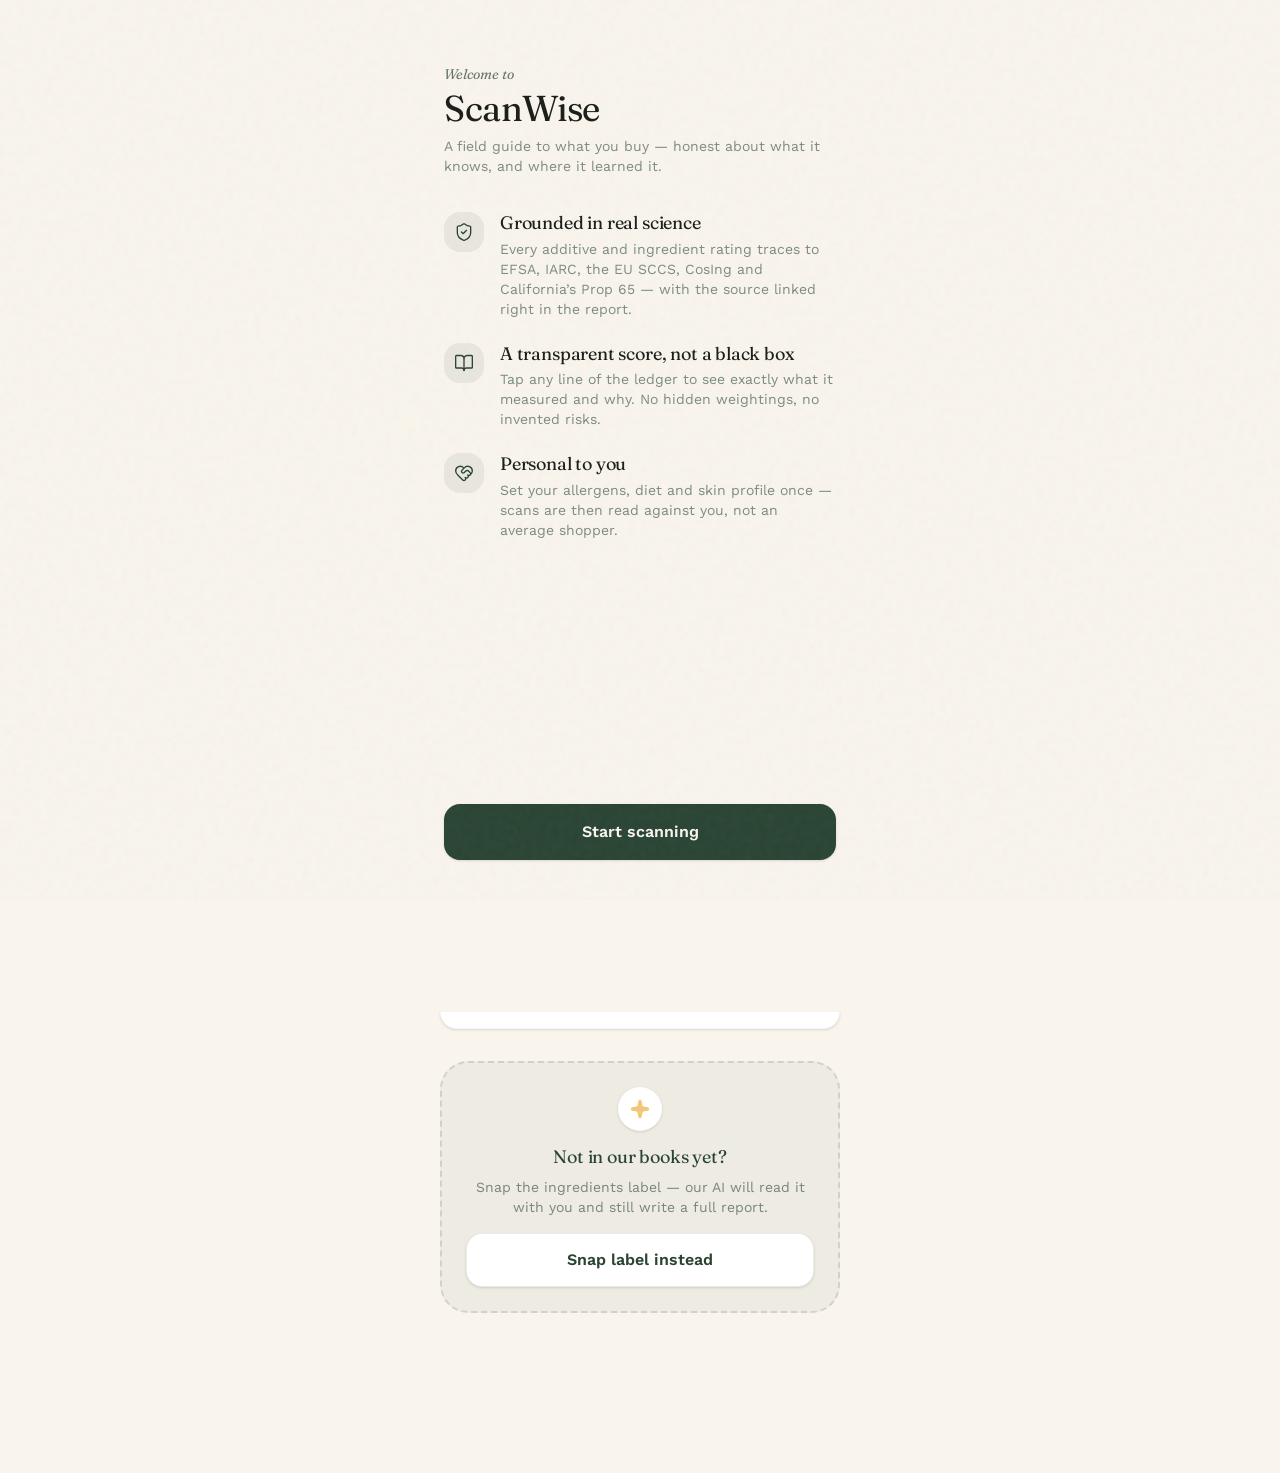
==== index.html @ 46bb06af "deploy 2026-07-23_2149" ====
<!doctype html>
<html lang="en">
  <head>
    <meta charset="UTF-8" />
    <link rel="icon" type="image/png" href="./icon-192.png" />
    <link rel="apple-touch-icon" href="./apple-touch-icon.png" />
    <meta name="viewport" content="width=device-width, initial-scale=1.0, maximum-scale=1.0, user-scalable=no, viewport-fit=cover, interactive-widget=resizes-content" />
    <meta name="description" content="Scan food and cosmetic products to instantly see health ratings, ingredient analysis, and healthier alternatives." />
    <meta name="theme-color" content="#FAF7F2" />
    <meta name="apple-mobile-web-app-capable" content="yes" />
    <meta name="apple-mobile-web-app-status-bar-style" content="default" />
    <link rel="manifest" href="./manifest.json" />
    <link rel="preconnect" href="https://fonts.googleapis.com" />
    <link rel="preconnect" href="https://fonts.gstatic.com" crossorigin />
    <link href="https://fonts.googleapis.com/css2?family=Fraunces:ital,opsz,wght@0,9..144,400..700;1,9..144,400..700&family=Work+Sans:wght@300..700&display=swap" rel="stylesheet" />
    <title>ScanWise — Food & Cosmetics Health Scanner</title>
    <script type="module" crossorigin src="./assets/index-CE-9PFVg.js"></script>
    <link rel="modulepreload" crossorigin href="./assets/definitions-CyQ0bzzp.js">
    <link rel="modulepreload" crossorigin href="./assets/dist-BDdlKBnh.js">
    <link rel="stylesheet" crossorigin href="./assets/index-CNp3nAf3.css">
  </head>
  <body>
    <div id="root"></div>
  </body>
</html>
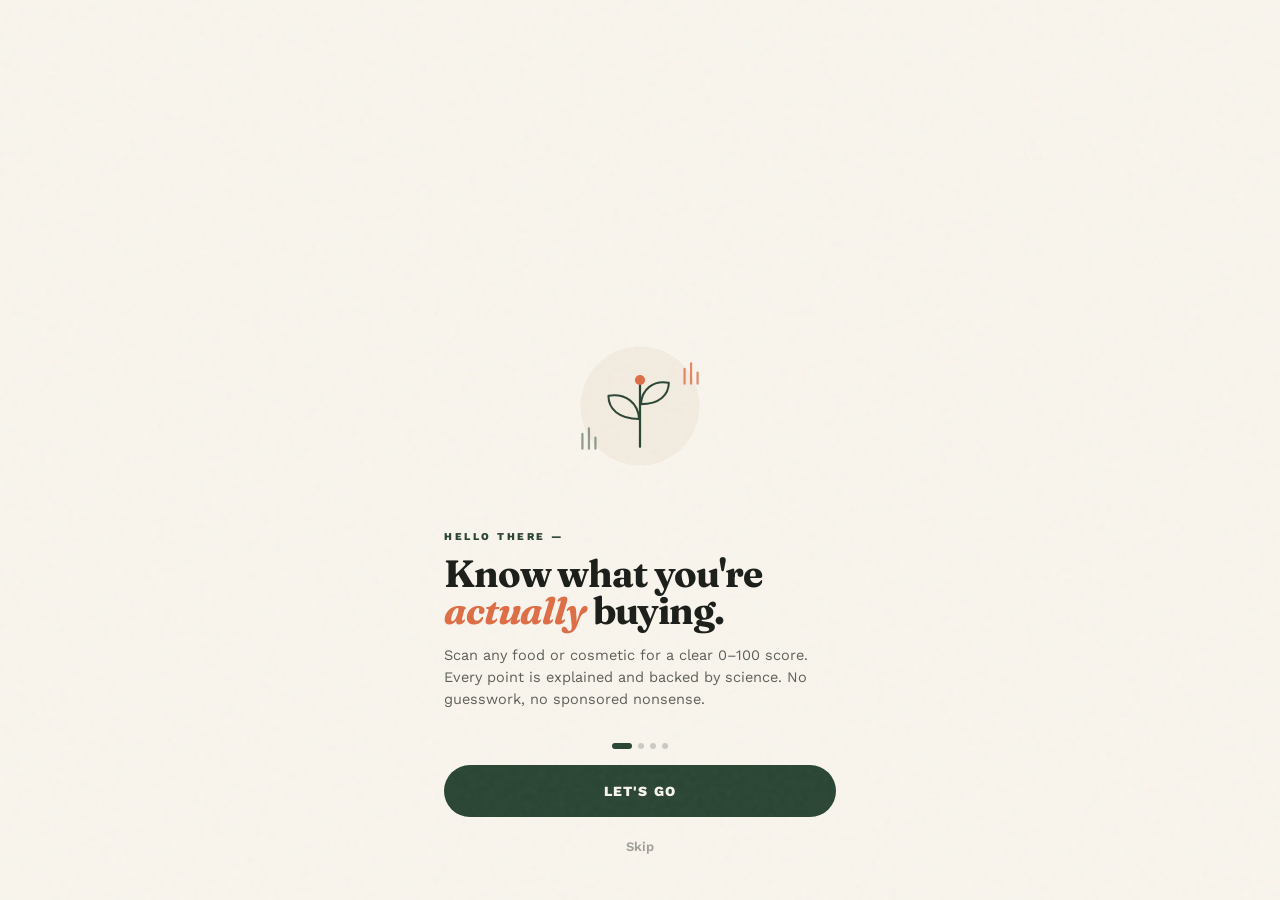
==== commit 45728a13: "deploy 2026-08-05_1152" ====
--- a/index.html
+++ b/index.html
@@ -14,10 +14,10 @@
     <link rel="preconnect" href="https://fonts.gstatic.com" crossorigin />
     <link href="https://fonts.googleapis.com/css2?family=Fraunces:ital,opsz,wght@0,9..144,400..700;1,9..144,400..700&family=Work+Sans:wght@300..700&display=swap" rel="stylesheet" />
     <title>ScanWise — Food & Cosmetics Health Scanner</title>
-    <script type="module" crossorigin src="./assets/index-CE-9PFVg.js"></script>
-    <link rel="modulepreload" crossorigin href="./assets/definitions-CyQ0bzzp.js">
+    <script type="module" crossorigin src="./assets/index-B2orh04r.js"></script>
     <link rel="modulepreload" crossorigin href="./assets/dist-BDdlKBnh.js">
-    <link rel="stylesheet" crossorigin href="./assets/index-CNp3nAf3.css">
+    <link rel="modulepreload" crossorigin href="./assets/supabase-CXb4O_Qe.js">
+    <link rel="stylesheet" crossorigin href="./assets/index-CBRD42PI.css">
   </head>
   <body>
     <div id="root"></div>
